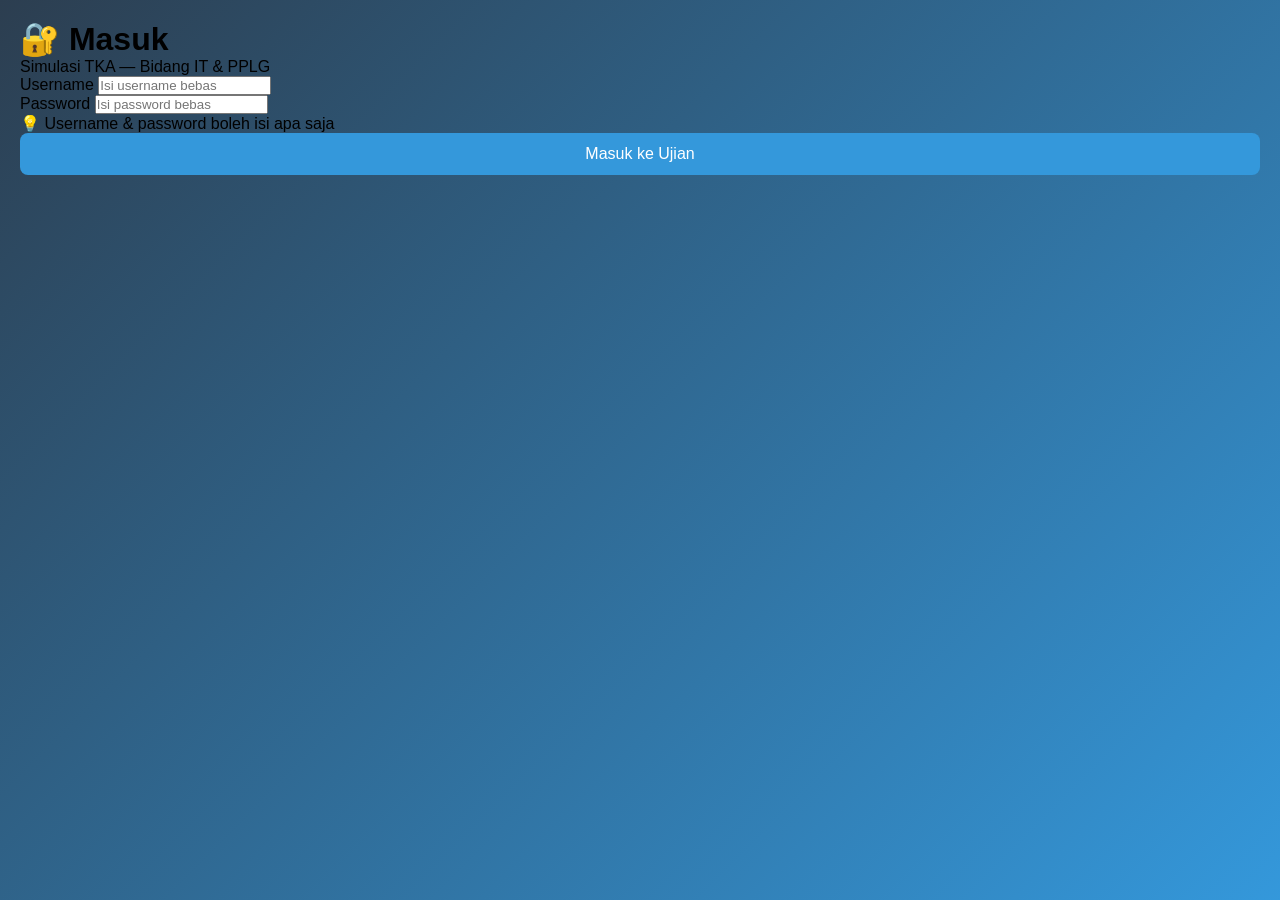
==== ujian.html @ 802ffaaf "Create ujian.html" ====
<!DOCTYPE html>
<html lang="id">
<head>
    <meta charset="UTF-8">
    <meta name="viewport" content="width=device-width, initial-scale=1.0">
    <title>Simulasi TKA — Bidang IT & PPLG</title>
    <link rel="stylesheet" href="style.css">
</head>
<body>
    <div class="container">
        <header>
            <div class="atasan">
                <div>
                    <h1>📚 Simulasi TKA</h1>
                    <p class="subtitle">Bidang Keahlian: Pengembangan Perangkat Lunak & Gim (PPLG/RPL)</p>
                </div>
                <div class="info-pengguna">
                    <span id="nama-pengguna"></span>
                    <a href="index.html" class="keluar">Keluar</a>
                </div>
            </div>
            <div class="timer-box">
                Waktu: <span id="timer">60:00</span>
            </div>
        </header>

        <div id="start-screen" class="screen active">
            <div class="info-card">
                <h2>Informasi Ujian</h2>
                <ul>
                    <li>Jumlah soal: <strong>10 soal</strong> (contoh latihan)</li>
                    <li>Waktu pengerjaan: <strong>60 menit</strong></li>
                    <li>Pilih 1 jawaban yang benar</li>
                    <li>Nilai minimal kelulusan: <strong>70</strong></li>
                </ul>
                <button id="btn-mulai" class="btn btn-primary">Mulai Ujian</button>
            </div>
        </div>

        <div id="quiz-screen" class="screen">
            <div class="progress-bar">
                <div id="progress-fill"></div>
            </div>
            <p class="soal-nomor">Soal <span id="nomor-soal">1</span> dari 10</p>

            <div class="soal-kotak">
                <p id="teks-soal"></p>
                <div id="daftar-jawaban"></div>
            </div>

            <div class="navigasi">
                <button id="btn-sebelumnya" class="btn btn-secondary">Sebelumnya</button>
                <button id="btn-berikutnya" class="btn btn-primary">Berikutnya</button>
                <button id="btn-selesai" class="btn btn-success">Selesai</button>
            </div>
        </div>

        <div id="hasil-screen" class="screen">
            <div class="hasil-kotak">
                <h2>Hasil Ujian</h2>
                <p class="nilai-akhir">Nilai Kamu: <span id="nilai-akhir">0</span></p>
                <p id="status-lulus"></p>
                <ul class="ringkasan">
                    <li>Benar: <span id="jml-benar">0</span></li>
                    <li>Salah: <span id="jml-salah">0</span></li>
                    <li>Tidak dijawab: <span id="jml-kosong">0</span></li>
                </ul>
                <button id="btn-ulang" class="btn btn-primary">Ulangi Latihan</button>
            </div>
        </div>
    </div>

    <script>
        // Cek sudah login belum
        const nama = localStorage.getItem('namaPengguna');
        if (!nama) {
            window.location.href = 'index.html';
        } else {
            document.getElementById('nama-pengguna').textContent = '👤 ' + nama;
        }
    </script>
    <script src="script.js"></script>
</body>
</html>
---- style.css ----
* {
    margin: 0;
    padding: 0;
    box-sizing: border-box;
    font-family: 'Segoe UI', Tahoma, Geneva, Verdana, sans-serif;
}

body {
    background: linear-gradient(135deg, #2c3e50, #3498db);
    min-height: 100vh;
    padding: 20px;
}

.container {
    max-width: 800px;
    margin: 0 auto;
}

header {
    text-align: center;
    color: white;
    margin-bottom: 30px;
}

.subtitle {
    margin-top: 8px;
    opacity: 0.9;
}

.timer-box {
    margin-top: 12px;
    display: inline-block;
    background: rgba(255,255,255,0.2);
    padding: 8px 20px;
    border-radius: 20px;
    font-weight: bold;
}

.screen {
    display: none;
}
.screen.active {
    display: block;
}

.info-card, .hasil-kotak {
    background: white;
    border-radius: 12px;
    padding: 30px;
    box-shadow: 0 8px 24px rgba(0,0,0,0.15);
}

.info-card h2, .hasil-kotak h2 {
    text-align: center;
    margin-bottom: 20px;
    color: #2c3e50;
}

.info-card ul {
    list-style: none;
    margin-bottom: 25px;
}

.info-card li {
    padding: 8px 0;
    border-bottom: 1px solid #eee;
}

.btn {
    padding: 12px 24px;
    border: none;
    border-radius: 8px;
    font-size: 16px;
    cursor: pointer;
    transition: transform 0.2s;
}
.btn:hover {
    transform: translateY(-2px);
}
.btn-primary {
    background: #3498db;
    color: white;
    width: 100%;
}
.btn-secondary {
    background: #95a5a6;
    color: white;
}
.btn-success {
    background: #27ae60;
    color: white;
}

.progress-bar {
    height: 10px;
    background: #ddd;
    border-radius: 5px;
    margin-bottom: 15px;
}
#progress-fill {
    height: 100%;
    background: #27ae60;
    width: 0%;
    border-radius: 5px;
    transition: width 0.3s;
}

.soal-nomor {
    color: white;
    margin-bottom: 10px;
}

.soal-kotak {
    background: white;
    border-radius: 12px;
    padding: 25px;
    margin-bottom: 20px;
    box-shadow: 0 4px 12px rgba(0,0,0,0.1);
}

#teks-soal {
    font-size: 18px;
    font-weight: 500;
    margin-bottom: 20px;
    line-height: 1.6;
}

.jawaban-pilihan {
    display: block;
    padding: 12px 16px;
    margin: 8px 0;
    border: 2px solid #ddd;
    border-radius: 8px;
    cursor: pointer;
    transition: all 0.2s;
}
.jawaban-pilihan:hover {
    border-color: #3498db;
}
.jawaban-pilihan.terpilih {
    border-color: #3498db;
    background: #eaf4fe;
}

.navigasi {
    display: flex;
    gap: 10px;
    justify-content: space-between;
}

.nilai-akhir {
    font-size: 28px;
    font-weight: bold;
    text-align: center;
    margin: 20px 0;
    color: #2c3e50;
}

.ringkasan {
    list-style: none;
    margin: 20px 0;
}
.ringkasan li {
    padding: 8px 0;
    font-size: 16px;
}

#btn-selesai {
    display: none;
}
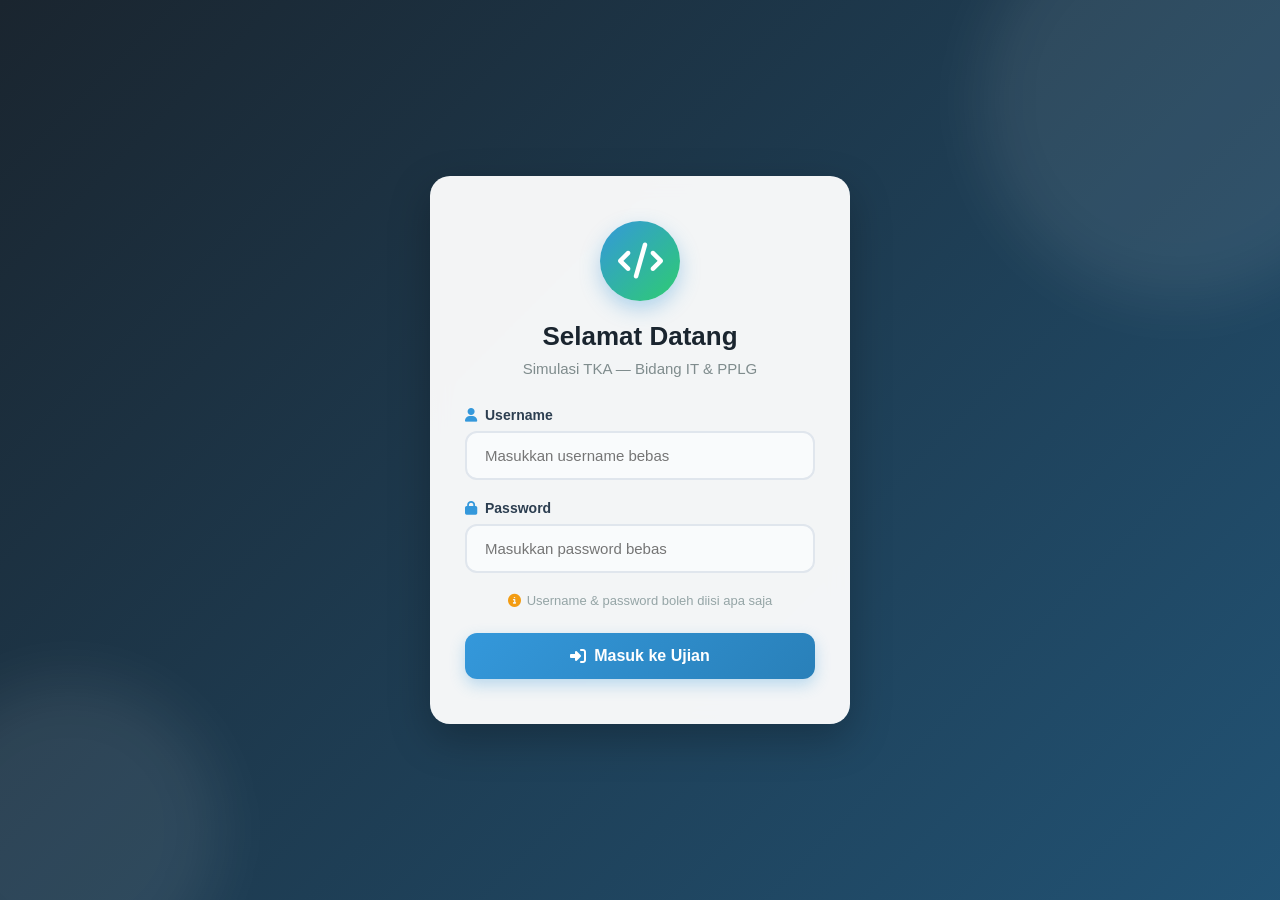
==== commit 0da9fee3: "Update ujian.html" ====
--- a/ujian.html
+++ b/ujian.html
@@ -5,78 +5,121 @@
     <meta name="viewport" content="width=device-width, initial-scale=1.0">
     <title>Simulasi TKA — Bidang IT & PPLG</title>
     <link rel="stylesheet" href="style.css">
+    <link rel="stylesheet" href="https://cdnjs.cloudflare.com/ajax/libs/font-awesome/6.4.0/css/all.min.css">
 </head>
 <body>
+    <div class="latar">
+        <div class="bentuk lingkaran-1"></div>
+        <div class="bentuk lingkaran-2"></div>
+    </div>
+
     <div class="container">
-        <header>
-            <div class="atasan">
-                <div>
-                    <h1>📚 Simulasi TKA</h1>
-                    <p class="subtitle">Bidang Keahlian: Pengembangan Perangkat Lunak & Gim (PPLG/RPL)</p>
+        <!-- Header Atas -->
+        <header class="header-ujian">
+            <div class="baris-atas">
+                <div class="logo-bagian">
+                    <i class="fas fa-laptop-code ikon-utama"></i>
+                    <div>
+                        <h1>Simulasi TKA</h1>
+                        <p>Bidang IT & PPLG</p>
+                    </div>
                 </div>
                 <div class="info-pengguna">
-                    <span id="nama-pengguna"></span>
-                    <a href="index.html" class="keluar">Keluar</a>
+                    <div class="kartu-pengguna">
+                        <i class="fas fa-user-circle"></i>
+                        <span id="nama-pengguna">Pengguna</span>
+                    </div>
+                    <a href="index.html" class="tombol-keluar">
+                        <i class="fas fa-sign-out-alt"></i> Keluar
+                    </a>
                 </div>
             </div>
-            <div class="timer-box">
-                Waktu: <span id="timer">60:00</span>
+            <div class="kartu-waktu">
+                <i class="fas fa-clock"></i>
+                Sisa Waktu: <span id="timer">60:00</span>
             </div>
         </header>
 
-        <div id="start-screen" class="screen active">
-            <div class="info-card">
-                <h2>Informasi Ujian</h2>
-                <ul>
-                    <li>Jumlah soal: <strong>10 soal</strong> (contoh latihan)</li>
-                    <li>Waktu pengerjaan: <strong>60 menit</strong></li>
-                    <li>Pilih 1 jawaban yang benar</li>
-                    <li>Nilai minimal kelulusan: <strong>70</strong></li>
+        <!-- Layar Mulai -->
+        <div id="start-screen" class="layar aktif">
+            <div class="kartu-utama">
+                <h2><i class="fas fa-info-circle"></i> Informasi Ujian</h2>
+                <ul class="daftar-info">
+                    <li><i class="fas fa-list-ol"></i> Jumlah Soal: <strong>10 Soal</strong></li>
+                    <li><i class="fas fa-hourglass-half"></i> Waktu: <strong>60 Menit</strong></li>
+                    <li><i class="fas fa-check-circle"></i> Pilih 1 Jawaban yang Benar</li>
+                    <li><i class="fas fa-graduation-cap"></i> Nilai Lulus: <strong>≥ 70</strong></li>
                 </ul>
-                <button id="btn-mulai" class="btn btn-primary">Mulai Ujian</button>
+                <button id="btn-mulai" class="tombol utama">
+                    <i class="fas fa-play"></i> Mulai Ujian Sekarang
+                </button>
             </div>
         </div>
 
-        <div id="quiz-screen" class="screen">
-            <div class="progress-bar">
-                <div id="progress-fill"></div>
+        <!-- Layar Ujian -->
+        <div id="quiz-screen" class="layar">
+            <div class="bagian-progress">
+                <div class="bar-progress">
+                    <div id="isi-progress"></div>
+                </div>
+                <p class="teks-progress">Soal <span id="nomor-soal">1</span> dari 10</p>
             </div>
-            <p class="soal-nomor">Soal <span id="nomor-soal">1</span> dari 10</p>
 
-            <div class="soal-kotak">
-                <p id="teks-soal"></p>
-                <div id="daftar-jawaban"></div>
+            <div class="kartu-soal">
+                <p id="teks-soal" class="teks-soal"></p>
+                <div id="daftar-jawaban" class="daftar-pilihan"></div>
             </div>
 
             <div class="navigasi">
-                <button id="btn-sebelumnya" class="btn btn-secondary">Sebelumnya</button>
-                <button id="btn-berikutnya" class="btn btn-primary">Berikutnya</button>
-                <button id="btn-selesai" class="btn btn-success">Selesai</button>
+                <button id="btn-sebelumnya" class="tombol sekunder">
+                    <i class="fas fa-chevron-left"></i> Sebelumnya
+                </button>
+                <button id="btn-berikutnya" class="tombol utama">
+                    Berikutnya <i class="fas fa-chevron-right"></i>
+                </button>
+                <button id="btn-selesai" class="tombol sukses">
+                    <i class="fas fa-check-double"></i> Selesai
+                </button>
             </div>
         </div>
 
-        <div id="hasil-screen" class="screen">
-            <div class="hasil-kotak">
+        <!-- Layar Hasil -->
+        <div id="hasil-screen" class="layar">
+            <div class="kartu-hasil">
+                <div class="lingkaran-ikon">
+                    <i id="ikon-hasil" class="fas fa-trophy"></i>
+                </div>
                 <h2>Hasil Ujian</h2>
-                <p class="nilai-akhir">Nilai Kamu: <span id="nilai-akhir">0</span></p>
-                <p id="status-lulus"></p>
-                <ul class="ringkasan">
-                    <li>Benar: <span id="jml-benar">0</span></li>
-                    <li>Salah: <span id="jml-salah">0</span></li>
-                    <li>Tidak dijawab: <span id="jml-kosong">0</span></li>
-                </ul>
-                <button id="btn-ulang" class="btn btn-primary">Ulangi Latihan</button>
+                <p class="nilai-akhir"><span id="nilai-akhir">0</span></p>
+                <p id="status-lulus" class="status"></p>
+                <div class="ringkasan-hasil">
+                    <div class="item-hasil benar">
+                        <span id="jml-benar">0</span>
+                        <label>Benar</label>
+                    </div>
+                    <div class="item-hasil salah">
+                        <span id="jml-salah">0</span>
+                        <label>Salah</label>
+                    </div>
+                    <div class="item-hasil kosong">
+                        <span id="jml-kosong">0</span>
+                        <label>Kosong</label>
+                    </div>
+                </div>
+                <button id="btn-ulang" class="tombol utama">
+                    <i class="fas fa-redo"></i> Ulangi Latihan
+                </button>
             </div>
         </div>
     </div>
 
     <script>
-        // Cek sudah login belum
+        // Cek sudah login
         const nama = localStorage.getItem('namaPengguna');
         if (!nama) {
             window.location.href = 'index.html';
         } else {
-            document.getElementById('nama-pengguna').textContent = '👤 ' + nama;
+            document.getElementById('nama-pengguna').textContent = nama;
         }
     </script>
     <script src="script.js"></script>
--- a/style.css
+++ b/style.css
@@ -1,3 +1,4 @@
+/* === DASAR === */
 * {
     margin: 0;
     padding: 0;
@@ -6,20 +7,247 @@
 }
 
 body {
-    background: linear-gradient(135deg, #2c3e50, #3498db);
+    min-height: 100vh;
+    position: relative;
+    overflow-x: hidden;
+}
+
+/* === LATAR BELAKANG BERGERAK === */
+.latar {
+    position: fixed;
+    top: 0;
+    left: 0;
+    width: 100%;
+    height: 100%;
+    background: linear-gradient(135deg, #1a252f, #2980b9, #27ae60);
+    background-size: 400% 400%;
+    animation: gradasi 15s ease infinite;
+    z-index: -2;
+}
+
+@keyframes gradasi {
+    0% { background-position: 0% 50%; }
+    50% { background-position: 100% 50%; }
+    100% { background-position: 0% 50%; }
+}
+
+.bentuk {
+    position: absolute;
+    border-radius: 50%;
+    background: rgba(255, 255, 255, 0.08);
+    filter: blur(30px);
+    z-index: -1;
+}
+
+.lingkaran-1 {
+    width: 400px;
+    height: 400px;
+    top: -100px;
+    right: -100px;
+    animation: melayang 8s infinite ease-in-out;
+}
+
+.lingkaran-2 {
+    width: 300px;
+    height: 300px;
+    bottom: -80px;
+    left: -80px;
+    animation: melayang 10s infinite ease-in-out reverse;
+}
+
+@keyframes melayang {
+    0% { transform: translate(0, 0) scale(1); }
+    50% { transform: translate(30px, -30px) scale(1.1); }
+    100% { transform: translate(0, 0) scale(1); }
+}
+
+/* === HALAMAN LOGIN === */
+.login-wrapper {
+    display: flex;
+    align-items: center;
+    justify-content: center;
     min-height: 100vh;
     padding: 20px;
 }
 
+.login-kotak {
+    background: rgba(255, 255, 255, 0.95);
+    border-radius: 20px;
+    padding: 45px 35px;
+    width: 100%;
+    max-width: 420px;
+    box-shadow: 0 15px 40px rgba(0, 0, 0, 0.25);
+    text-align: center;
+    backdrop-filter: blur(10px);
+    animation: muncul 0.6s ease-out;
+}
+
+@keyframes muncul {
+    from { opacity: 0; transform: translateY(25px); }
+    to { opacity: 1; transform: translateY(0); }
+}
+
+.login-ikon {
+    width: 80px;
+    height: 80px;
+    margin: 0 auto 20px;
+    background: linear-gradient(135deg, #3498db, #2ecc71);
+    border-radius: 50%;
+    display: flex;
+    align-items: center;
+    justify-content: center;
+    font-size: 36px;
+    color: white;
+    box-shadow: 0 8px 20px rgba(52, 152, 219, 0.35);
+}
+
+.login-kotak h1 {
+    color: #1a252f;
+    margin-bottom: 8px;
+    font-size: 26px;
+}
+
+.login-desc {
+    color: #7f8c8d;
+    margin-bottom: 30px;
+    font-size: 15px;
+}
+
+.form-grup {
+    text-align: left;
+    margin-bottom: 20px;
+}
+
+.form-grup label {
+    display: flex;
+    align-items: center;
+    gap: 8px;
+    margin-bottom: 8px;
+    font-weight: 600;
+    color: #2c3e50;
+    font-size: 14px;
+}
+
+.form-grup label i {
+    color: #3498db;
+}
+
+.form-grup input {
+    width: 100%;
+    padding: 14px 18px;
+    border: 2px solid #e0e6ed;
+    border-radius: 12px;
+    font-size: 15px;
+    transition: all 0.3s ease;
+    background: #f9fbfc;
+}
+
+.form-grup input:focus {
+    outline: none;
+    border-color: #3498db;
+    background: #fff;
+    box-shadow: 0 0 0 4px rgba(52, 152, 219, 0.15);
+}
+
+.catatan {
+    font-size: 13px;
+    color: #95a5a6;
+    margin: 12px 0 25px;
+    display: flex;
+    align-items: center;
+    justify-content: center;
+    gap: 6px;
+}
+
+.catatan i {
+    color: #f39c12;
+}
+
+.btn {
+    padding: 14px 24px;
+    border: none;
+    border-radius: 12px;
+    font-size: 16px;
+    font-weight: 600;
+    cursor: pointer;
+    transition: all 0.3s ease;
+    display: inline-flex;
+    align-items: center;
+    justify-content: center;
+    gap: 8px;
+}
+
+.btn:hover {
+    transform: translateY(-3px);
+    box-shadow: 0 10px 20px rgba(0, 0, 0, 0.15);
+}
+
+.btn:active {
+    transform: translateY(0);
+}
+
+.btn-penuh {
+    width: 100%;
+}
+
+.btn-primary {
+    background: linear-gradient(135deg, #3498db, #2980b9);
+    color: white;
+    box-shadow: 0 6px 15px rgba(52, 152, 219, 0.3);
+}
+
+.btn-primary:hover {
+    background: linear-gradient(135deg, #2980b9, #1f618d);
+}
+
+.btn-secondary {
+    background: #95a5a6;
+    color: white;
+}
+
+.btn-success {
+    background: #27ae60;
+    color: white;
+}
+
+/* === HALAMAN UJIAN === */
 .container {
     max-width: 800px;
     margin: 0 auto;
+    padding: 20px;
 }
 
 header {
-    text-align: center;
     color: white;
     margin-bottom: 30px;
+}
+
+.atasan {
+    display: flex;
+    justify-content: space-between;
+    align-items: flex-start;
+    flex-wrap: wrap;
+    gap: 15px;
+    margin-bottom: 10px;
+}
+
+.info-pengguna {
+    text-align: right;
+}
+
+.info-pengguna span {
+    display: block;
+    margin-bottom: 5px;
+}
+
+.keluar {
+    color: #ffd700;
+    text-decoration: none;
+    font-size: 14px;
+}
+
+.keluar:hover {
+    text-decoration: underline;
 }
 
 .subtitle {
@@ -44,10 +272,10 @@
 }
 
 .info-card, .hasil-kotak {
-    background: white;
-    border-radius: 12px;
+    background: rgba(255, 255, 255, 0.95);
+    border-radius: 16px;
     padding: 30px;
-    box-shadow: 0 8px 24px rgba(0,0,0,0.15);
+    box-shadow: 0 10px 30px rgba(0,0,0,0.15);
 }
 
 .info-card h2, .hasil-kotak h2 {
@@ -64,31 +292,6 @@
 .info-card li {
     padding: 8px 0;
     border-bottom: 1px solid #eee;
-}
-
-.btn {
-    padding: 12px 24px;
-    border: none;
-    border-radius: 8px;
-    font-size: 16px;
-    cursor: pointer;
-    transition: transform 0.2s;
-}
-.btn:hover {
-    transform: translateY(-2px);
-}
-.btn-primary {
-    background: #3498db;
-    color: white;
-    width: 100%;
-}
-.btn-secondary {
-    background: #95a5a6;
-    color: white;
-}
-.btn-success {
-    background: #27ae60;
-    color: white;
 }
 
 .progress-bar {
@@ -111,11 +314,11 @@
 }
 
 .soal-kotak {
-    background: white;
-    border-radius: 12px;
+    background: rgba(255, 255, 255, 0.95);
+    border-radius: 16px;
     padding: 25px;
     margin-bottom: 20px;
-    box-shadow: 0 4px 12px rgba(0,0,0,0.1);
+    box-shadow: 0 6px 20px rgba(0,0,0,0.1);
 }
 
 #teks-soal {
@@ -123,29 +326,35 @@
     font-weight: 500;
     margin-bottom: 20px;
     line-height: 1.6;
+    color: #2c3e50;
 }
 
 .jawaban-pilihan {
     display: block;
-    padding: 12px 16px;
-    margin: 8px 0;
-    border: 2px solid #ddd;
-    border-radius: 8px;
+    padding: 14px 18px;
+    margin: 10px 0;
+    border: 2px solid #e0e6ed;
+    border-radius: 10px;
     cursor: pointer;
-    transition: all 0.2s;
+    transition: all 0.25s ease;
+    background: white;
 }
 .jawaban-pilihan:hover {
     border-color: #3498db;
+    background: #f0f8ff;
+    transform: translateX(5px);
 }
 .jawaban-pilihan.terpilih {
     border-color: #3498db;
     background: #eaf4fe;
+    box-shadow: 0 4px 12px rgba(52, 152, 219, 0.15);
 }
 
 .navigasi {
     display: flex;
     gap: 10px;
     justify-content: space-between;
+    flex-wrap: wrap;
 }
 
 .nilai-akhir {
